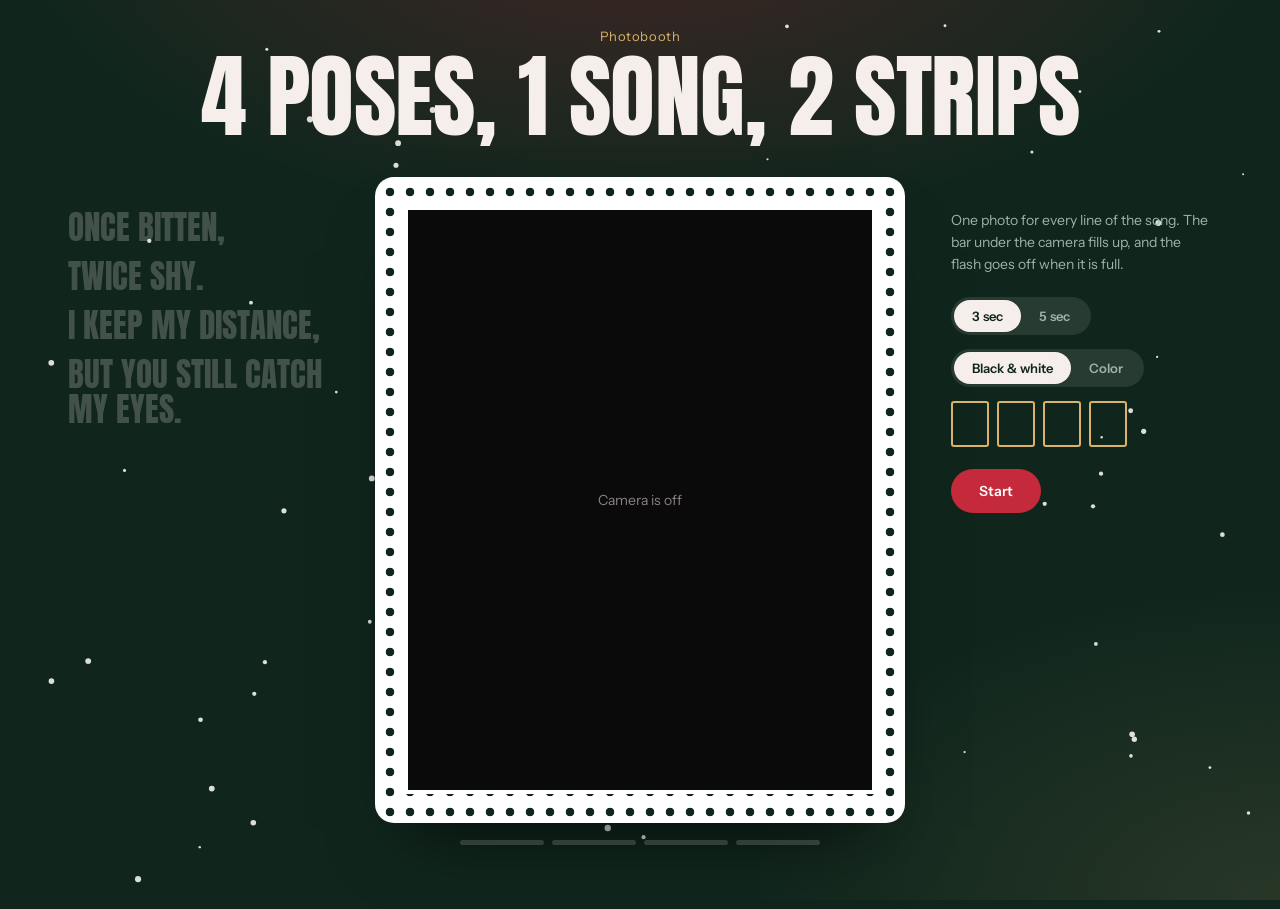
==== public/index.html @ 9473e4da "Serve site from public/" ====
<!doctype html>
<html lang="en">
<head>
  <meta charset="utf-8">
  <meta name="viewport" content="width=device-width, initial-scale=1, viewport-fit=cover">
  <title>Photobooth</title>
  <meta name="description" content="Four poses, one song, two strips. A free Christmas photobooth in your browser.">
  <link rel="icon" href="favicon.svg" type="image/svg+xml">
  <link rel="preconnect" href="https://fonts.googleapis.com">
  <link rel="preconnect" href="https://fonts.gstatic.com" crossorigin>
  <link href="https://fonts.googleapis.com/css2?family=Anton&family=Instrument+Sans:wght@400;500;600&display=swap" rel="stylesheet">
  <link rel="stylesheet" href="src/css/styles.css">
</head>
<body>
  <canvas id="snow" aria-hidden="true"></canvas>

  <main class="app" data-state="intro" data-look="bw">
    <header class="top">
      <p class="brand">Photobooth</p>
      <h1 class="headline">4 poses, 1 song, 2 strips</h1>
    </header>

    <ol class="lines" id="lines" aria-label="Song lines">
      <li>Once bitten,</li>
      <li>twice shy.</li>
      <li>I keep my distance,</li>
      <li>but you still catch my eyes.</li>
    </ol>

    <section class="stage" aria-label="Camera">
      <div class="lace" id="lace">
        <div class="viewport">
          <video id="video" playsinline muted></video>
          <div class="placeholder">Camera is off</div>
          <span class="count-badge" id="countBadge">1/4</span>
          <div class="countdown" id="countdown" aria-hidden="true"></div>
          <div class="flash" id="flash"></div>
          <div class="develop">
            <p>Developing your strips</p>
            <div class="develop__bar"><i id="developFill"></i></div>
          </div>
        </div>
      </div>
      <div class="segments" id="segments" aria-hidden="true">
        <span><i></i></span><span><i></i></span><span><i></i></span><span><i></i></span>
      </div>

      <div class="dispenser" id="dispenser" hidden>
        <div class="slot" aria-hidden="true"></div>
        <div class="drop">
          <img class="strip" id="stripA" alt="Photobooth strip, copy one">
          <img class="strip" id="stripB" alt="Photobooth strip, copy two">
        </div>
      </div>
    </section>

    <aside class="controls">
      <p class="blurb" id="blurb">One photo for every line of the song. The bar under the camera fills up, and the flash goes off when it is full.</p>

      <div class="timer" role="radiogroup" aria-label="Countdown length">
        <button type="button" role="radio" aria-checked="true" data-seconds="3">3 sec</button>
        <button type="button" role="radio" aria-checked="false" data-seconds="5">5 sec</button>
      </div>

      <div class="timer" role="radiogroup" aria-label="Photo look">
        <button type="button" role="radio" aria-checked="true" data-look="bw">Black &amp; white</button>
        <button type="button" role="radio" aria-checked="false" data-look="color">Color</button>
      </div>

      <ol class="thumbs" id="thumbs" aria-label="Photos taken">
        <li></li><li></li><li></li><li></li>
      </ol>

      <label class="consent" id="consentRow" hidden>
        <input type="checkbox" id="consent">
        <span>Save a copy of my strip to the host's private album</span>
      </label>

      <div class="actions">
        <button class="btn" id="startBtn" type="button">Start</button>
        <button class="btn" id="dlStrip" type="button" hidden>Download strip PNG</button>
        <button class="btn btn--ghost" id="dlSheet" type="button" hidden>Download both PNG</button>
        <button class="link" id="againBtn" type="button" hidden>Take again</button>
      </div>
      <p class="status" id="status" role="status"></p>
    </aside>
  </main>

  <noscript>This photobooth needs JavaScript and a camera.</noscript>
  <script type="module" src="src/js/main.js"></script>
</body>
</html>
---- public/src/css/styles.css ----
:root {
  --night: #10261d;
  --night-2: #17382b;
  --cream: #f6eeea;
  --blush: #e8c9ce;
  --cranberry: #c42a3b;
  --gold: #d9b36c;
  --mute: #9db3a8;
  --display: "Anton", "Arial Narrow", Impact, sans-serif;
  --body: "Instrument Sans", system-ui, sans-serif;
}

*, *::before, *::after { box-sizing: border-box; }
html, body { margin: 0; min-height: 100%; }
body {
  font-family: var(--body);
  color: var(--cream);
  background:
    radial-gradient(70% 50% at 50% -10%, rgba(196,42,59,.28), transparent 70%),
    radial-gradient(60% 50% at 100% 100%, rgba(217,179,108,.12), transparent 70%),
    var(--night);
  background-attachment: fixed;
  -webkit-font-smoothing: antialiased;
  overflow-x: hidden;
}
#snow { position: fixed; inset: 0; width: 100%; height: 100%; pointer-events: none; z-index: 0; }
button { font: inherit; color: inherit; cursor: pointer; }
:focus-visible { outline: 3px solid var(--gold); outline-offset: 3px; }
[hidden] { display: none !important; }

.app {
  position: relative; z-index: 1;
  max-width: 1240px; margin: 0 auto;
  padding: max(28px, env(safe-area-inset-top)) clamp(20px, 4vw, 48px) 64px;
  display: grid;
  grid-template-columns: minmax(180px, 1fr) minmax(0, 520px) minmax(220px, 1fr);
  grid-template-areas: "top top top" "lines stage controls";
  column-gap: clamp(24px, 4vw, 64px);
  row-gap: clamp(20px, 4vw, 40px);
  align-items: start;
}

/* Top: headline spans the page */
.top { grid-area: top; text-align: center; }
.brand { margin: 0 0 6px; font-size: 13px; color: var(--gold); letter-spacing: .04em; }
.headline {
  margin: 0; font: 400 clamp(38px, 7.2vw, 96px)/1 var(--display);
  text-transform: uppercase; letter-spacing: -.005em; color: var(--cream);
}

/* Left: the four lyric lines light up in turn */
.lines {
  grid-area: lines; list-style: none; margin: 0; padding: 0;
  display: flex; flex-direction: column; gap: 14px; padding-top: 28px;
}
.lines li {
  font: 400 clamp(22px, 2.6vw, 34px)/1.05 var(--display); text-transform: uppercase;
  color: rgba(246,238,234,.22); transition: color .3s, transform .3s;
}
.lines li.is-active { color: var(--cranberry); transform: translateX(8px); }
.lines li.is-done { color: var(--cream); }

/* Centre: stage */
.stage { grid-area: stage; display: flex; flex-direction: column; align-items: center; min-width: 0; }
.lace {
  width: 100%; padding: 28px; border-radius: 14px; background-color: #fff;
  background-image: radial-gradient(circle, var(--night) 4px, transparent 4.6px);
  background-size: 20px 20px;
  box-shadow: 0 0 0 5px #fff, 0 40px 70px -30px rgba(0,0,0,.7);
}
.viewport { position: relative; aspect-ratio: 4 / 5; overflow: hidden; background: #0a0a0a; box-shadow: 0 0 0 4px #fff; }
.viewport video {
  position: absolute; inset: 0; width: 100%; height: 100%; object-fit: cover;
  transform: scaleX(-1); opacity: 0; transition: opacity .4s;
}
.app[data-look="bw"] .viewport video { filter: grayscale(1) contrast(1.12) brightness(1.04); }
.app[data-live="true"] video { opacity: 1; }
.placeholder { position: absolute; inset: 0; display: grid; place-items: center; color: #8a8084; font-size: 14px; }
.app[data-live="true"] .placeholder { display: none; }

.count-badge { position: absolute; top: 12px; left: 14px; font-size: 13px; font-weight: 600; color: #fff; mix-blend-mode: difference; opacity: 0; transition: opacity .2s; }
.app[data-state="shooting"] .count-badge { opacity: 1; }

.countdown {
  position: absolute; inset: 0; display: grid; place-items: center;
  font: 400 clamp(120px, 22vw, 220px)/1 var(--display); color: #fff; opacity: 0; pointer-events: none;
  text-shadow: 0 6px 40px rgba(0,0,0,.5);
}
.countdown.is-tick { animation: tick .9s ease-out; }
@keyframes tick { 0% { opacity: 0; transform: scale(1.35); } 20% { opacity: 1; } 100% { opacity: 0; transform: scale(.9); } }
.flash { position: absolute; inset: 0; background: #fff; opacity: 0; pointer-events: none; }
.flash.is-fire { animation: flash .45s ease-out; }
@keyframes flash { 0% { opacity: 1; } 100% { opacity: 0; } }

.develop { position: absolute; inset: 0; display: none; flex-direction: column; gap: 14px; justify-content: center; align-items: center; background: var(--cranberry); color: var(--cream); }
.develop p { margin: 0; font: 400 28px/1 var(--display); text-transform: uppercase; }
.develop__bar { width: 55%; height: 4px; background: rgba(255,255,255,.28); border-radius: 4px; overflow: hidden; }
.develop__bar i { display: block; height: 100%; width: 0; background: #fff; }
.app[data-state="developing"] .develop { display: flex; }

.segments { display: flex; gap: 8px; width: min(100%, 360px); margin-top: 22px; }
.segments span { flex: 1; height: 5px; border-radius: 5px; background: rgba(246,238,234,.16); overflow: hidden; }
.segments i { display: block; height: 100%; width: 0; background: var(--gold); }

/* Result: strips slide out of the slot, flowing down */
.app[data-state="result"] .lace,
.app[data-state="result"] .segments,
.app[data-state="result"] .lines { display: none; }
.app[data-state="result"] { grid-template-areas: "top top top" "stage stage controls"; }
.app[data-state="result"] .stage { grid-column: 1 / 3; }

.dispenser { width: 100%; display: flex; flex-direction: column; align-items: center; }
.slot {
  width: min(100%, 460px); height: 22px; border-radius: 12px; position: relative; z-index: 2;
  background: linear-gradient(#050d09, #0c1d16); box-shadow: 0 0 0 3px var(--gold), 0 10px 30px rgba(0,0,0,.5);
}
.slot::after { content: ""; position: absolute; right: 16px; top: 7px; width: 8px; height: 8px; border-radius: 50%; background: var(--cranberry); box-shadow: 0 0 10px var(--cranberry); }
.drop {
  display: flex; gap: clamp(14px, 3vw, 34px); justify-content: center; overflow: hidden;
  width: min(100%, 460px); padding: 0 14px 30px; margin-top: -4px;
}
.strip { width: calc(50% - 10px); max-width: 210px; height: auto; display: block; transform: translateY(-101%); box-shadow: 0 18px 40px -14px rgba(0,0,0,.65); }
.drop.is-dropping .strip { animation: dropOut 3.4s cubic-bezier(.3,.7,.25,1) forwards; }
.drop.is-dropping .strip:nth-child(2) { animation-delay: .45s; }
@keyframes dropOut { to { transform: translateY(0); } }

/* Right: controls */
.controls { grid-area: controls; padding-top: 28px; }
.blurb { max-width: 32ch; margin: 0 0 22px; font-size: 14px; line-height: 1.55; color: var(--mute); }
.timer { display: flex; width: fit-content; padding: 3px; margin-bottom: 14px; background: rgba(246,238,234,.1); border-radius: 999px; }
.timer button { border: 0; background: transparent; padding: 8px 18px; border-radius: 999px; font-size: 13px; font-weight: 600; color: var(--mute); transition: background .2s, color .2s; }
.timer button[aria-checked="true"] { background: var(--cream); color: var(--night); }
.timer button[disabled] { opacity: .6; cursor: default; }

.thumbs { display: flex; gap: 8px; list-style: none; padding: 0; margin: 8px 0 22px; }
.thumbs li { width: 38px; height: 46px; border: 2px solid var(--gold); border-radius: 3px; background-size: cover; background-position: center; transition: transform .25s; }
.thumbs li.is-filled { transform: translateY(-3px); }

.consent { display: flex; gap: 10px; align-items: flex-start; margin: 0 0 20px; font-size: 13px; line-height: 1.4; color: var(--mute); max-width: 32ch; }
.consent input { margin-top: 2px; accent-color: var(--cranberry); }

.actions { display: flex; flex-direction: column; align-items: flex-start; gap: 12px; }
.btn { border: 0; border-radius: 999px; padding: 13px 28px; background: var(--cranberry); color: #fff; font-weight: 600; font-size: 14px; transition: transform .15s, background .2s; }
.btn:hover { background: #d93a4c; }
.btn:active { transform: scale(.97); }
.btn[disabled] { opacity: .45; pointer-events: none; }
.btn--ghost { background: transparent; color: var(--cream); box-shadow: inset 0 0 0 2px var(--cream); }
.btn--ghost:hover { background: var(--cream); color: var(--night); }
.link { border: 0; background: none; padding: 0; font-weight: 600; font-size: 13px; text-decoration: underline; text-underline-offset: 4px; color: var(--blush); }
.status { min-height: 1.4em; margin: 14px 0 0; font-size: 13px; color: var(--gold); }

@media (max-width: 900px) {
  .app, .app[data-state="result"] { grid-template-columns: 1fr; grid-template-areas: "top" "stage" "lines" "controls"; }
  .app[data-state="result"] .stage { grid-column: auto; }
  .lines { padding-top: 0; flex-direction: row; flex-wrap: wrap; gap: 6px 14px; justify-content: center; }
  .lines li { font-size: 20px; }
  .lines li.is-active { transform: none; }
  .controls { padding-top: 0; display: flex; flex-direction: column; align-items: center; text-align: center; }
  .actions { align-items: center; }
  .blurb { max-width: 40ch; }
}
@media (prefers-reduced-motion: reduce) {
  .countdown.is-tick, .flash.is-fire { animation-duration: .01s; }
  .drop.is-dropping .strip { animation-duration: .01s; animation-delay: 0s !important; }
  #snow { display: none; }
}
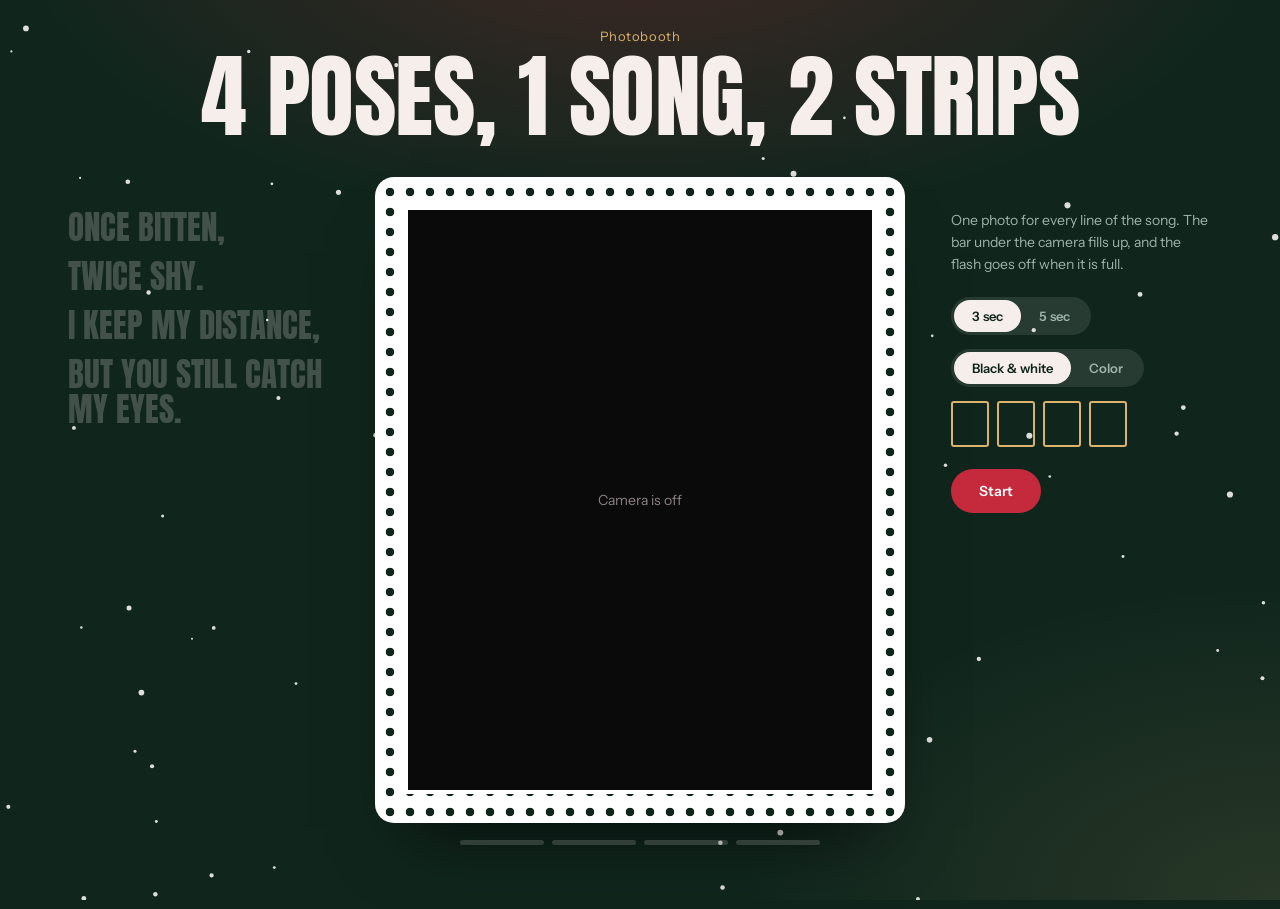
==== commit 41f1c323: "title fix" ====
--- a/public/index.html
+++ b/public/index.html
@@ -71,11 +71,6 @@
         <li></li><li></li><li></li><li></li>
       </ol>
 
-      <label class="consent" id="consentRow" hidden>
-        <input type="checkbox" id="consent">
-        <span>Save a copy of my strip to the host's private album</span>
-      </label>
-
       <div class="actions">
         <button class="btn" id="startBtn" type="button">Start</button>
         <button class="btn" id="dlStrip" type="button" hidden>Download strip PNG</button>
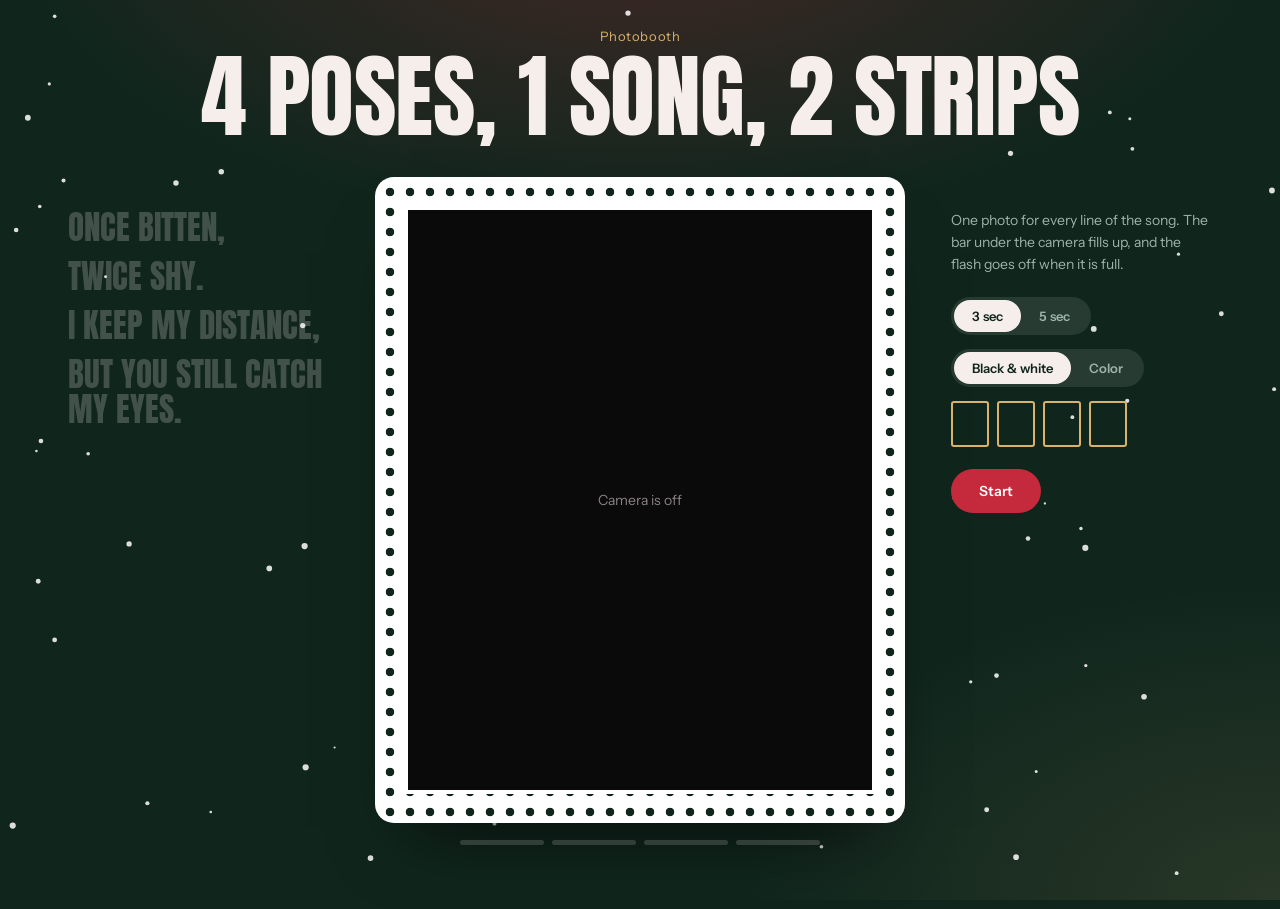
==== commit 7cd906a9: "changes done" ====
--- a/public/index.html
+++ b/public/index.html
@@ -70,7 +70,6 @@
       <ol class="thumbs" id="thumbs" aria-label="Photos taken">
         <li></li><li></li><li></li><li></li>
       </ol>
-
       <div class="actions">
         <button class="btn" id="startBtn" type="button">Start</button>
         <button class="btn" id="dlStrip" type="button" hidden>Download strip PNG</button>
